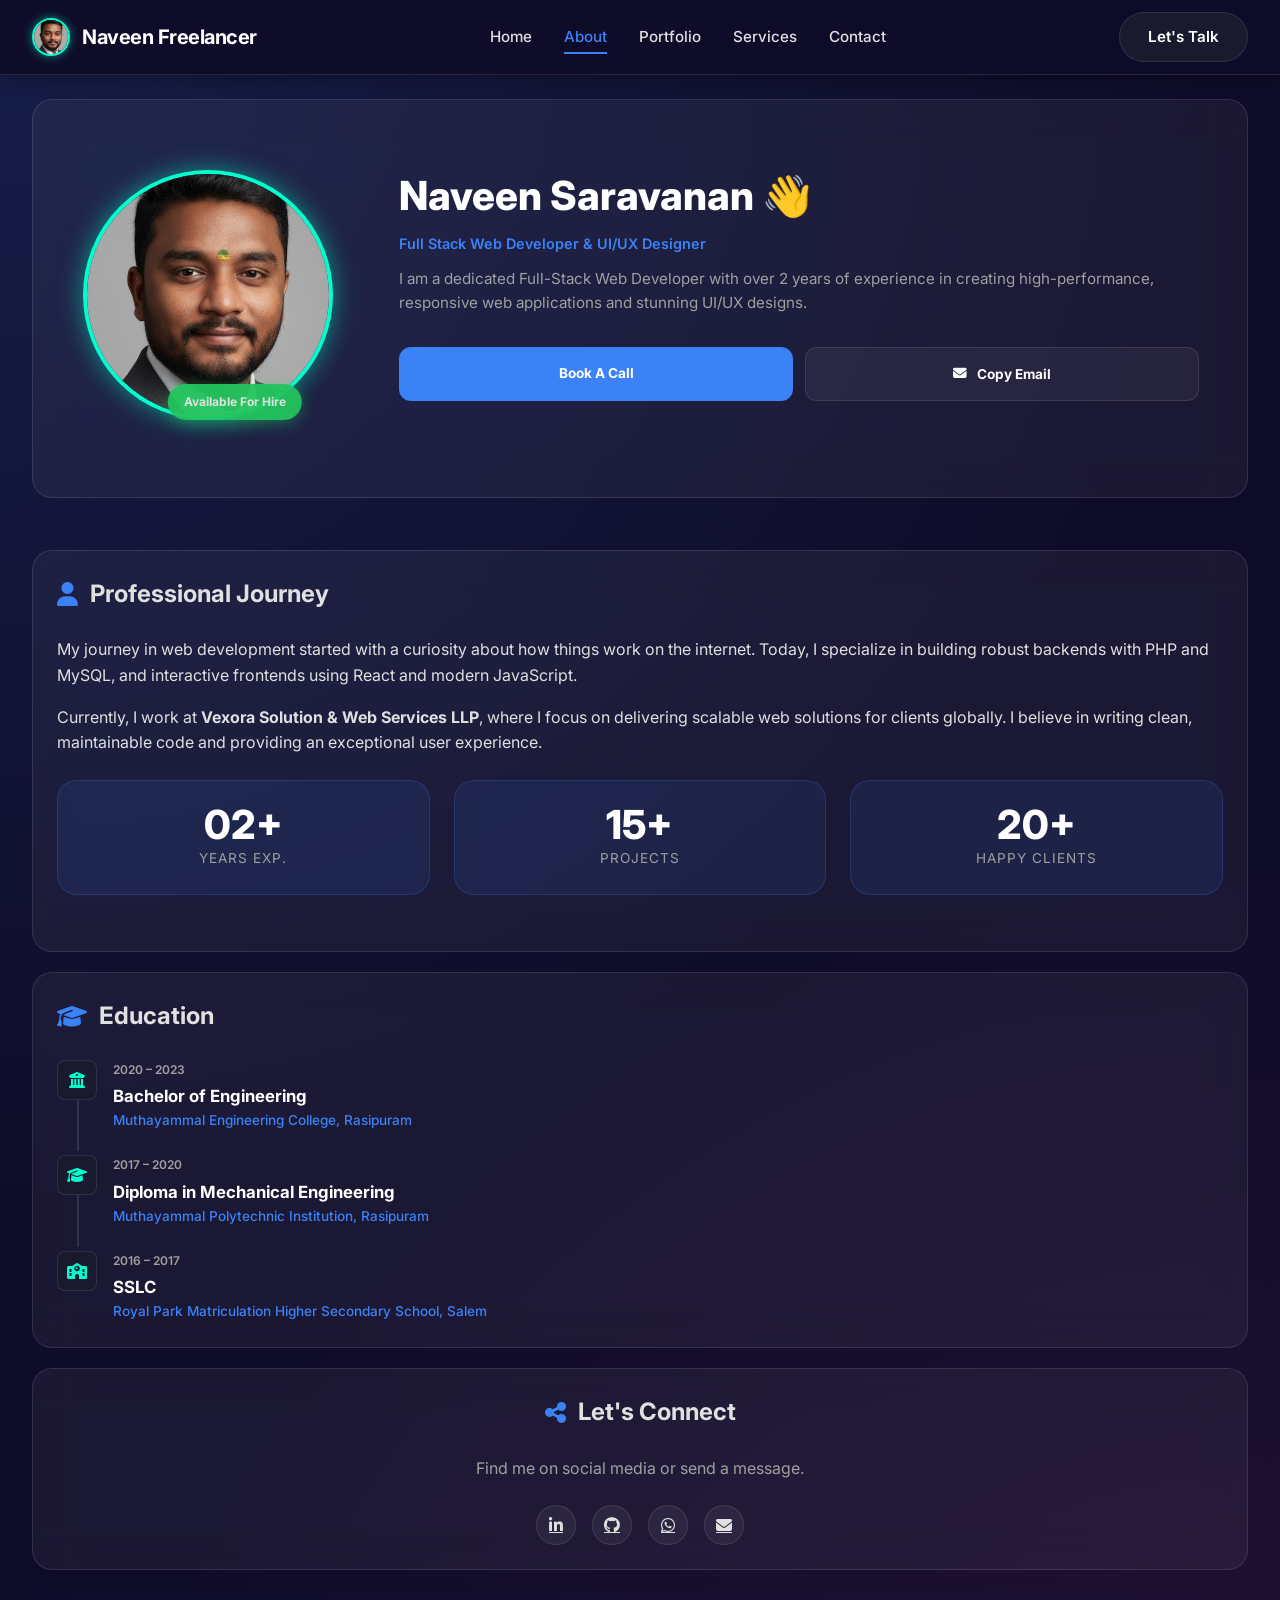
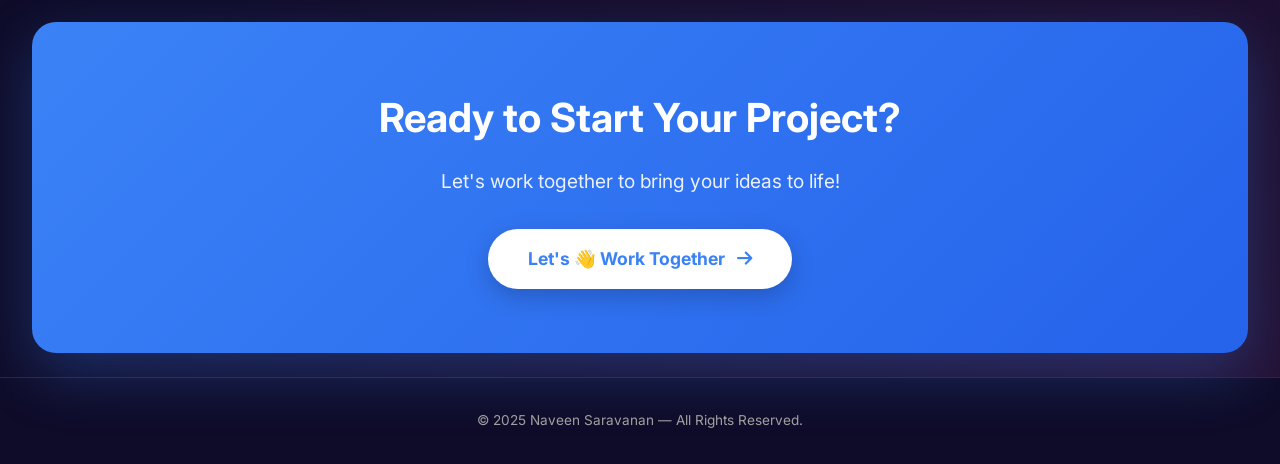
==== about.html @ f516f746 "Initial commit" ====
<!DOCTYPE html>
<html lang="en">

<head>
    <meta charset="UTF-8" />
    <meta name="viewport" content="width=device-width, initial-scale=1.0" />
    <meta name="description" content="About Naveen Saravanan — Full Stack Web Developer & UI/UX Designer">
    <title>About Me | Naveen S - Developer Portfolio</title>
    <link rel="icon" type="image/png" href="img/CVV.jpeg" />

    <!-- Google Fonts -->
    <link
        href="https://fonts.googleapis.com/css2?family=Inter:wght@300;400;500;600;700;800&family=Poppins:wght@300;400;500;600;700&display=swap"
        rel="stylesheet">
    <link rel="stylesheet" href="https://cdnjs.cloudflare.com/ajax/libs/font-awesome/6.5.0/css/all.min.css">
    <link rel="stylesheet" href="index.css">
    <link rel="stylesheet" href="responsive.css">
</head>

<body>

    <!-- PRELOADER -->
    <div id="preloader">
        <div class="loader-logo-wrapper">
            <div class="loader-circle"></div>
            <img src="img/naveen.jpg" alt="Naveen" class="loader-logo">
        </div>
        <div class="loader-text">Naveen Developer</div>
    </div>


    <!-- HEADER -->
    <header class="header">
        <div class="header-container">
            <a href="index.html" class="logo-section" style="text-decoration: none;">
                <img src="img/naveen.jpg" alt="Naveen" class="logo-img">
                <span class="logo-text">Naveen Freelancer</span>
            </a>
            <nav class="nav-menu">
                <a href="index.html">Home</a>
                <a href="about.html" class="active">About</a>
                <a href="portfolio.html">Portfolio</a>
                <a href="services.html">Services</a>
                <a href="contact.html">Contact</a>
            </nav>
            <a href="contact.html" class="cta-button">Let's Talk</a>
        </div>
    </header>

    <main class="bento-container">

        <!-- CENTERED PROFILE HERO -->
        <article class="bento-card profile-card full-width-hero hero-centered">
            <div class="profile-img-wrapper">
                <img src="img/naveen.jpg" alt="Naveen Saravanan" class="profile-main-img">
                <div class="availability-tag">
                    <span class="pulse-dot"></span> Available For Hire
                </div>
            </div>
            <div class="hero-text-content">
                <h1 class="profile-name">Naveen Saravanan 👋</h1>
                <p class="profile-headline">Full Stack Web Developer & UI/UX Designer</p>
                <p class="profile-bio" style="max-width: 800px;">
                    I am a dedicated Full-Stack Web Developer with over 2 years of experience in creating
                    high-performance, responsive web applications and stunning UI/UX designs.
                </p>
                <div class="profile-btns">
                    <a href="contact.html" class="btn btn-blue" style="padding: 1rem 2.5rem;">Book A Call</a>
                    <button class="btn btn-outline" id="copyEmailBtn" style="padding: 1rem 2.5rem;">
                        <i class="fas fa-envelope"></i> Copy Email
                    </button>
                </div>
            </div>
        </article>

        <!-- ABOUT TEXT SECTION -->
        <article class="bento-card about-text-card">
            <h2 class="card-title"><i class="fas fa-user"></i> Professional Journey</h2>
            <div class="about-content">
                <p style="margin-bottom: 1rem; color: var(--text-secondary);">
                    My journey in web development started with a curiosity about how things work on the internet.
                    Today, I specialize in building robust backends with PHP and MySQL, and interactive frontends using
                    React and modern JavaScript.
                </p>
                <p style="margin-bottom: 1.5rem; color: var(--text-secondary);">
                    Currently, I work at <strong>Vexora Solution & Web Services LLP</strong>, where I focus on
                    delivering
                    scalable web solutions for clients globally. I believe in writing clean, maintainable code and
                    providing
                    an exceptional user experience.
                </p>

                <div class="stats-grid">
                    <div class="stat-card">
                        <span class="stat-number">02+</span>
                        <span class="stat-label">Years Exp.</span>
                    </div>
                    <div class="stat-card">
                        <span class="stat-number">15+</span>
                        <span class="stat-label">Projects</span>
                    </div>
                    <div class="stat-card">
                        <span class="stat-number">20+</span>
                        <span class="stat-label">Happy Clients</span>
                    </div>
                </div>
            </div>
        </article>

        <!-- EDUCATION SECTION -->
        <article class="bento-card education-card">
            <h2 class="card-title"><i class="fas fa-graduation-cap"></i> Education</h2>
            <div class="exp-list">
                <div class="exp-item">
                    <div class="exp-icon"><i class="fas fa-university"></i></div>
                    <div class="exp-info">
                        <div class="exp-date">2020 – 2023</div>
                        <h3 class="exp-role">Bachelor of Engineering</h3>
                        <p class="exp-company">Muthayammal Engineering College, Rasipuram</p>
                    </div>
                </div>
                <div class="exp-item">
                    <div class="exp-icon"><i class="fas fa-graduation-cap"></i></div>
                    <div class="exp-info">
                        <div class="exp-date">2017 – 2020</div>
                        <h3 class="exp-role">Diploma in Mechanical Engineering</h3>
                        <p class="exp-company">Muthayammal Polytechnic Institution, Rasipuram</p>
                    </div>
                </div>
                <div class="exp-item">
                    <div class="exp-icon"><i class="fas fa-school"></i></div>
                    <div class="exp-info">
                        <div class="exp-date">2016 – 2017</div>
                        <h3 class="exp-role">SSLC</h3>
                        <p class="exp-company">Royal Park Matriculation Higher Secondary School, Salem</p>
                    </div>
                </div>
            </div>
        </article>

        <!-- CONNECT CARD -->
        <article class="bento-card connect-card" style="grid-column: span 12; text-align: center;">
            <h2 class="card-title" style="justify-content: center;"><i class="fas fa-share-alt"></i> Let's Connect</h2>
            <p style="margin-bottom: 1.5rem; color: var(--text-muted);">Find me on social media or send a message.</p>
            <div class="social-strip" style="border: none; padding: 0;">
                <a href="https://www.linkedin.com/in/naveen-s-4813ab291/" target="_blank"><i
                        class="fab fa-linkedin-in"></i></a>
                <a href="https://github.com/NaveenSaran19" target="_blank"><i class="fab fa-github"></i></a>
                <a href="https://wa.me/919087590967" target="_blank"><i class="fab fa-whatsapp"></i></a>
                <a href="mailto:naaveensaaran.01319@gmail.com"><i class="fas fa-envelope"></i></a>
            </div>
        </article>

        <!-- CTA SECTION -->
        <section class="cta-section">
            <div class="cta-content">
                <h2>Ready to Start Your Project?</h2>
                <p>Let's work together to bring your ideas to life!</p>
                <a href="contact.html" class="cta-btn">
                    <span>Let's 👋 Work Together</span>
                    <i class="fas fa-arrow-right"></i>
                </a>
            </div>
        </section>

    </main>

    <!-- FOOTER -->
    <footer>
        <p>© 2025 Naveen Saravanan — All Rights Reserved.</p>
    </footer>

    <script src="script.js"></script>
</body>

</html>
---- index.css ----
/* ===== HOME PAGE - BENTO GRID DESIGN ===== */

:root {
    --primary-blue: #3B82F6;
    --primary-blue-dark: #2563EB;
    --primary-blue-light: #60A5FA;
    --cyan: #00ffcc;
    --cyan-glow: rgba(0, 255, 204, 0.5);
    --dark-bg: #0f0c29;
    --dark-secondary: #1a1a2e;
    --dark-card: rgba(255, 255, 255, 0.05);
    --text-primary: #ffffff;
    --text-secondary: #e0e0e0;
    --text-muted: #a0a0a0;
    --border-color: rgba(255, 255, 255, 0.1);
    --gradient-bg: radial-gradient(circle at 0% 0%, rgba(59, 130, 246, 0.15) 0%, transparent 50%),
        radial-gradient(circle at 100% 100%, rgba(236, 72, 153, 0.1) 0%, transparent 50%),
        #0f0c29;
}

/* ===== PRELOADER ===== */
#preloader {
    position: fixed;
    top: 0;
    left: 0;
    width: 100%;
    height: 100%;
    background: #0f0c29;
    z-index: 9999;
    display: flex;
    flex-direction: column;
    justify-content: center;
    align-items: center;
    transition: opacity 0.5s ease, visibility 0.5s ease;
}

#preloader.fade-out {
    opacity: 0;
    visibility: hidden;
}

.loader-logo-wrapper {
    position: relative;
    width: 120px;
    height: 120px;
    display: flex;
    justify-content: center;
    align-items: center;
}

.loader-logo {
    width: 80px;
    height: 80px;
    border-radius: 50%;
    border: 3px solid var(--cyan);
    padding: 5px;
    box-shadow: 0 0 20px var(--cyan-glow);
    z-index: 2;
    animation: pulse-logo 2s infinite ease-in-out;
}

.loader-circle {
    position: absolute;
    width: 100%;
    height: 100%;
    border: 2px solid transparent;
    border-top-color: var(--primary-blue);
    border-bottom-color: var(--primary-blue);
    border-radius: 50%;
    animation: rotate-loader 1.5s linear infinite;
}

@keyframes rotate-loader {
    0% {
        transform: rotate(0deg);
    }

    100% {
        transform: rotate(360deg);
    }
}

@keyframes pulse-logo {

    0%,
    100% {
        transform: scale(1);
        opacity: 1;
    }

    50% {
        transform: scale(1.1);
        opacity: 0.8;
    }
}

.loader-text {
    margin-top: 2rem;
    color: var(--text-primary);
    font-size: 1.25rem;
    font-weight: 700;
    letter-spacing: 2px;
    text-transform: uppercase;
    background: linear-gradient(135deg, #ffffff, var(--cyan));
    -webkit-background-clip: text;
    -webkit-text-fill-color: transparent;
    animation: shimmer 2s infinite linear;
}

@keyframes shimmer {
    0% {
        background-position: -200% center;
    }

    100% {
        background-position: 200% center;
    }
}

.pulse-dot {
    width: 8px;
    height: 8px;
    background: #22c55e;
    border-radius: 50%;
    animation: pulse 2s infinite;
}

@keyframes pulse {

    0%,
    100% {
        opacity: 1;
    }

    50% {
        opacity: 0.5;
    }
}

* {
    margin: 0;
    padding: 0;
    box-sizing: border-box;
}

html,
body {
    overflow-x: hidden;
    width: 100%;
    position: relative;
}

body {
    font-family: 'Inter', 'Poppins', sans-serif;
    background: var(--gradient-bg);
    color: var(--text-secondary);
    line-height: 1.6;
    overflow-x: hidden;
}

/* ===== HEADER ===== */
.header {
    position: sticky;
    top: 0;
    background: rgba(15, 12, 41, 0.95);
    backdrop-filter: blur(20px);
    border-bottom: 1px solid var(--border-color);
    padding: 0.75rem 0;
    z-index: 700;
    box-shadow: 0 4px 20px rgba(0, 0, 0, 0.3);
}

.main-container {
    max-width: 1300px;
    margin: 0 auto;
    padding: 3rem 2rem;
    min-height: calc(100vh - 80px);
}

.header-container {
    max-width: 1300px;
    margin: 0 auto;
    padding: 0 2rem;
    display: flex;
    align-items: center;
    justify-content: space-between;
    gap: 2rem;
}

.logo-section {
    display: flex;
    align-items: center;
    gap: 0.75rem;
}

.logo-img {
    width: 38px;
    height: 38px;
    border-radius: 50%;
    object-fit: cover;
    border: 2px solid var(--cyan);
    box-shadow: 0 0 10px var(--cyan-glow);
}

.logo-text {
    font-size: 1.25rem;
    font-weight: 700;
    color: var(--text-primary);
    letter-spacing: -0.5px;
}

.nav-menu {
    display: flex;
    gap: 2rem;
    align-items: center;
}

.nav-menu a {
    color: var(--text-secondary);
    text-decoration: none;
    font-weight: 500;
    font-size: 0.95rem;
    transition: all 0.3s ease;
    position: relative;
}

.nav-menu a::after {
    content: '';
    position: absolute;
    bottom: -5px;
    left: 0;
    width: 0;
    height: 2px;
    background: var(--primary-blue);
    transition: width 0.3s ease;
}

.nav-menu a:hover,
.nav-menu a.active {
    color: var(--primary-blue);
}

.nav-menu a:hover::after,
.nav-menu a.active::after {
    width: 100%;
}

.cta-button {
    background: var(--dark-secondary);
    color: var(--text-primary);
    padding: 0.75rem 1.75rem;
    border-radius: 50px;
    text-decoration: none;
    font-weight: 600;
    font-size: 0.95rem;
    transition: all 0.3s ease;
    border: 1px solid var(--border-color);
}

.cta-button:hover {
    background: var(--primary-blue);
    border-color: var(--primary-blue);
    transform: translateY(-2px);
    box-shadow: 0 8px 25px rgba(59, 130, 246, 0.4);
}

/* ===== MAIN BENTO GRID ===== */
.bento-container {
    max-width: 1300px;
    margin: 1.5rem auto;
    padding: 0 2rem;
    display: grid;
    grid-template-columns: repeat(12, 1fr);
    grid-auto-rows: minmax(40px, auto);
    gap: 1.25rem;
}

.bento-card {
    background: rgba(255, 255, 255, 0.05);
    backdrop-filter: blur(20px);
    border: 1px solid var(--border-color);
    border-radius: 20px;
    padding: 1.5rem;
    transition: all 0.4s cubic-bezier(0.175, 0.885, 0.32, 1.275);
    overflow: hidden;
    position: relative;
    display: flex;
    flex-direction: column;
}

.bento-card:hover {
    border-color: var(--primary-blue);
    transform: translateY(-10px);
    box-shadow: 0 20px 40px rgba(0, 0, 0, 0.4), 0 0 20px rgba(59, 130, 246, 0.2);
}

/* Profile Card */
.profile-card {
    grid-column: span 12;
    /* Default to full width for internal pages */
    text-align: center;
}

.profile-card.sidebar {
    grid-column: span 4;
}

.full-width-hero {
    grid-column: span 12 !important;
    margin-bottom: 2rem;
}

.full-width-hero-content {
    display: flex;
    align-items: center;
    gap: 3rem;
    text-align: left;
    flex-wrap: wrap;
}

/* NEW: Side-by-Side Hero for "Plain" Pages */
.hero-centered {
    display: flex;
    flex-direction: row;
    align-items: center;
    text-align: left;
    gap: 4rem;
    padding: 4rem 3rem;
    justify-content: center;
}

.hero-centered .profile-img-wrapper {
    width: 250px;
    height: 250px;
    flex-shrink: 0;
}

.hero-centered .profile-name {
    font-size: 2.5rem;
}

.hero-centered .profile-btns {
    justify-content: flex-start;
}

.hero-centered .social-strip {
    justify-content: flex-start !important;
}

.profile-img-wrapper {
    position: relative;
    width: 100px;
    height: 100px;
    margin: 0 auto 0.5rem;
}

.profile-main-img {
    width: 100%;
    height: 100%;
    border-radius: 50%;
    object-fit: cover;
    border: 4px solid var(--cyan);
    box-shadow: 0 0 25px var(--cyan-glow);
}

.availability-tag {
    position: absolute;
    bottom: 0;
    left: 50%;
    transform: translateX(-30%);
    background: rgba(34, 197, 94, 0.95);
    padding: 0.5rem 1rem;
    border-radius: 50px;
    font-size: 0.75rem;
    font-weight: 700;
    white-space: nowrap;
    box-shadow: 0 4px 15px rgba(34, 197, 94, 0.4);
}

.profile-name {
    font-size: 1.5rem;
    font-weight: 800;
    margin-bottom: 0.2rem;
    color: var(--text-primary);
}

.profile-headline {
    font-size: 0.9rem;
    color: var(--primary-blue);
    font-weight: 600;
    margin-bottom: 0.75rem;
}

.profile-bio {
    font-size: 0.95rem;
    color: var(--text-muted);
    margin-bottom: 2rem;
    line-height: 1.6;
    max-width: 800px;
}

.profile-btns {
    display: grid;
    grid-template-columns: 1fr 1fr;
    gap: 0.75rem;
    margin-bottom: 2rem;
}

.btn {
    padding: 0.8rem 0.5rem;
    border-radius: 12px;
    font-weight: 700;
    font-size: 0.85rem;
    text-decoration: none;
    transition: 0.3s;
    cursor: pointer;
    border: none;
    font-family: inherit;
    display: flex;
    align-items: center;
    justify-content: center;
    gap: 0.6rem;
}

.btn-blue {
    background: var(--primary-blue);
    color: white;
}

.btn-blue:hover {
    background: var(--primary-blue-dark);
}

.btn-outline {
    background: rgba(255, 255, 255, 0.05);
    color: var(--text-primary);
    border: 1px solid var(--border-color);
}

.btn-outline:hover {
    background: rgba(255, 255, 255, 0.1);
    border-color: var(--primary-blue);
}

.social-strip {
    display: flex;
    justify-content: center;
    gap: 1rem;
    padding-top: 1.5rem;
    border-top: 1px solid var(--border-color);
}

.social-strip a {
    width: 40px;
    height: 40px;
    border-radius: 50%;
    background: rgba(255, 255, 255, 0.05);
    display: flex;
    align-items: center;
    justify-content: center;
    color: var(--text-secondary);
    transition: 0.3s;
    border: 1px solid var(--border-color);
}

.social-strip a:hover {
    background: var(--primary-blue);
    color: white;
    transform: translateY(-3px);
    box-shadow: 0 5px 15px rgba(59, 130, 246, 0.4);
}

/* Experience Card */
.experience-card {
    grid-column: span 5;
    min-height: 420px;
    padding: 2rem;
}

.card-title {
    font-size: 1.5rem;
    font-weight: 700;
    margin-bottom: 1.5rem;
    display: flex;
    align-items: center;
    gap: 0.75rem;
}

.card-title i {
    color: var(--primary-blue);
}

.exp-list {
    display: flex;
    flex-direction: column;
    gap: 1.5rem;
}

.exp-item {
    display: flex;
    gap: 1rem;
    position: relative;
}

.exp-item::before {
    content: '';
    position: absolute;
    left: 20px;
    top: 40px;
    bottom: -20px;
    width: 2px;
    background: var(--border-color);
}

.exp-item:last-child::before {
    display: none;
}

.exp-icon {
    width: 40px;
    height: 40px;
    background: var(--dark-secondary);
    border: 1px solid var(--border-color);
    border-radius: 8px;
    display: flex;
    align-items: center;
    justify-content: center;
    color: var(--cyan);
    flex-shrink: 0;
    z-index: 1;
}

.exp-info {
    flex-grow: 1;
}

.exp-date {
    font-size: 0.75rem;
    font-weight: 600;
    color: var(--text-muted);
    margin-bottom: 0.25rem;
}

.exp-role {
    font-size: 1.05rem;
    font-weight: 700;
    color: var(--text-primary);
}

.exp-company {
    font-size: 0.85rem;
    color: var(--primary-blue);
    font-weight: 500;
}

/* Expert Area (Skills) Card */
.skills-card {
    grid-column: span 7;
    min-height: 420px;
    padding: 2rem;
}

.skills-grid {
    display: grid;
    grid-template-columns: repeat(2, 1fr);
    gap: 1rem;
}

.skill-box {
    background: rgba(255, 255, 255, 0.03);
    padding: 1rem;
    border-radius: 16px;
    text-align: center;
    border: 1px solid var(--border-color);
    transition: 0.3s;
}

.skill-box:hover {
    background: rgba(59, 130, 246, 0.1);
    border-color: var(--primary-blue);
    transform: scale(1.05);
}

.skill-box i {
    font-size: 1.75rem;
    color: var(--primary-blue);
    margin-bottom: 0.5rem;
    display: block;
}

.skill-box span {
    font-size: 0.75rem;
    font-weight: 600;
    color: var(--text-primary);
}

/* Recent Projects Card */
.projects-card {
    grid-column: span 8;
    min-height: 420px;
    padding: 2rem;
}

.projects-header {
    display: flex;
    justify-content: space-between;
    align-items: center;
    margin-bottom: 1.5rem;
}

.view-all {
    color: var(--primary-blue);
    text-decoration: none;
    font-size: 0.85rem;
    font-weight: 600;
}

.projects-mini-grid {
    display: grid;
    grid-template-columns: repeat(2, 1fr);
    gap: 1rem;
}

.mini-project-item {
    background: rgba(255, 255, 255, 0.03);
    border-radius: 16px;
    padding: 1rem;
    display: flex;
    align-items: center;
    gap: 1rem;
    border: 1px solid var(--border-color);
    transition: 0.3s;
    text-decoration: none;
}

.mini-project-item:hover {
    background: rgba(0, 255, 204, 0.05);
    border-color: var(--cyan);
}

.project-icon-box {
    width: 60px;
    height: 60px;
    background: var(--dark-secondary);
    border-radius: 14px;
    display: flex;
    align-items: center;
    justify-content: center;
    color: var(--cyan);
    font-size: 1.5rem;
    flex-shrink: 0;
}

.project-text h4 {
    font-size: 0.95rem;
    color: var(--text-primary);
    margin-bottom: 0.2rem;
}

.project-text p {
    font-size: 0.75rem;
    color: var(--text-muted);
}

/* Statistics Bar */
.stats-bar {
    grid-column: span 12;
    display: flex;
    justify-content: space-around;
    background: rgba(59, 130, 246, 0.1) !important;
    padding: 2.5rem 2rem;
    margin-top: 0;
}

.stats-bar:hover {
    transform: translateY(-5px) !important;
}

.stat-item {
    text-align: center;
}

.stat-number {
    font-size: 2.5rem;
    font-weight: 800;
    color: var(--text-primary);
    display: block;
    line-height: 1;
}

.stat-label {
    font-size: 0.85rem;
    color: var(--text-muted);
    text-transform: uppercase;
    letter-spacing: 1px;
}

/* ===== SHARED SUBPAGE STYLES ===== */

/* About Page Specifics */
.about-text-card {
    grid-column: span 12;
}

.education-card {
    grid-column: span 12;
}

.stats-grid {
    display: grid;
    grid-template-columns: repeat(3, 1fr);
    gap: 1.5rem;
    margin-bottom: 2rem;
}

.stat-card {
    background: rgba(59, 130, 246, 0.1);
    padding: 1.5rem;
    border-radius: 20px;
    text-align: center;
    border: 1px solid rgba(59, 130, 246, 0.2);
}

/* Portfolio Page Grid */
.portfolio-grid {
    grid-column: span 12;
    display: grid;
    grid-template-columns: repeat(3, 1fr);
    gap: 1.5rem;
}

/* Vertical Project List for "Plain" Pages */
.projects-vertical-list {
    grid-column: span 12;
    display: flex;
    flex-direction: column;
    gap: 2rem;
}

.projects-vertical-list .project-item-card {
    display: grid;
    grid-template-columns: 1fr 1.5fr;
    min-height: 300px;
}

@media (max-width: 900px) {
    .projects-vertical-list .project-item-card {
        grid-template-columns: 1fr;
    }
}

.portfolio-grid {
    display: grid;
    grid-template-columns: repeat(3, 1fr);
    gap: 2rem;
}

.portfolio-grid.sidebar {
    grid-column: span 8;
    grid-template-columns: repeat(2, 1fr);
}

.project-item-card {
    background: rgba(255, 255, 255, 0.03);
    border: 1px solid var(--border-color);
    border-radius: 24px;
    overflow: hidden;
    transition: 0.4s;
    text-decoration: none;
    display: flex;
    flex-direction: column;
}

.project-item-card:hover {
    transform: translateY(-10px);
    border-color: var(--primary-blue);
    box-shadow: 0 20px 40px rgba(0, 0, 0, 0.4);
}

.project-img-container {
    width: 100%;
    height: 220px;
    background: #1a1a2e;
    overflow: hidden;
    position: relative;
}

.project-img-container img {
    width: 100%;
    height: 100%;
    object-fit: cover;
    transition: 0.5s;
}

.project-item-card:hover .project-img-container img {
    transform: scale(1.1);
}

.project-content {
    padding: 1.5rem;
}

.project-tag {
    font-size: 0.7rem;
    text-transform: uppercase;
    letter-spacing: 1px;
    color: var(--primary-blue);
    font-weight: 700;
    margin-bottom: 0.5rem;
    display: block;
}

.project-name {
    font-size: 1.25rem;
    color: var(--text-primary);
    font-weight: 700;
    margin-bottom: 0.5rem;
}

.project-desc {
    font-size: 0.85rem;
    color: var(--text-muted);
    line-height: 1.5;
}

/* Contact Page Form */
.contact-form-card {
    grid-column: span 8;
    grid-row: span 6;
}

.contact-info-card {
    grid-column: span 8;
    grid-row: span 4;
}

.form-group {
    margin-bottom: 1.5rem;
}

.form-group label {
    display: block;
    margin-bottom: 0.5rem;
    font-size: 0.9rem;
    font-weight: 600;
    color: var(--text-primary);
}

.form-control {
    width: 100%;
    background: rgba(255, 255, 255, 0.05);
    border: 1px solid var(--border-color);
    border-radius: 12px;
    padding: 1rem;
    color: var(--text-primary);
    font-family: inherit;
    transition: 0.3s;
}

.form-control:focus {
    outline: none;
    border-color: var(--primary-blue);
    background: rgba(255, 255, 255, 0.1);
    box-shadow: 0 0 15px rgba(59, 130, 246, 0.2);
}

.form-row {
    display: grid;
    grid-template-columns: 1fr 1fr;
    gap: 1rem;
}

.contact-details {
    display: grid;
    grid-template-columns: repeat(3, 1fr);
    gap: 1.5rem;
    margin-top: 1.5rem;
}

.detail-item {
    display: flex;
    align-items: center;
    gap: 1.25rem;
    background: rgba(255, 255, 255, 0.03);
    padding: 1.25rem;
    border-radius: 16px;
    border: 1px solid var(--border-color);
    transition: 0.3s ease;
}

.detail-item:hover {
    background: rgba(59, 130, 246, 0.08);
    border-color: var(--primary-blue);
    transform: translateX(10px);
}

.detail-icon {
    width: 50px;
    height: 50px;
    background: rgba(59, 130, 246, 0.1);
    border-radius: 12px;
    display: flex;
    align-items: center;
    justify-content: center;
    color: var(--primary-blue);
    font-size: 1.25rem;
    border: 1px solid rgba(59, 130, 246, 0.2);
    flex-shrink: 0;
    transition: 0.3s ease;
}

.detail-item:hover .detail-icon {
    background: var(--primary-blue);
    color: white;
}

.detail-text h4 {
    font-size: 0.85rem;
    color: var(--text-muted);
    margin-bottom: 0.2rem;
    text-transform: uppercase;
    letter-spacing: 1px;
}

.detail-text p {
    font-size: 1rem;
    color: var(--text-primary);
    font-weight: 600;
    word-break: break-word;
}

.detail-text a {
    color: var(--text-primary);
    text-decoration: none;
    transition: 0.3s;
    word-break: break-all;
}

.detail-text a:hover {
    color: var(--primary-blue);
}

.stats-inline-card {
    grid-column: span 4;
    min-height: 420px;
    padding: 2rem;
}

@media (max-width: 768px) {
    body {
        overflow-x: hidden;
    }

    .profile-card,
    .experience-card,
    .skills-card,
    .projects-card,
    .about-text-card,
    .education-card,
    .portfolio-grid,
    .contact-form-card,
    .contact-info-card,
    .stats-inline-card,
    .services-main-card,
    .faq-card,
    .cta-card,
    .cta-section {
        grid-column: span 1 !important;
        grid-row: auto !important;
        padding: 1.5rem 1rem !important;
        width: 100% !important;
        min-height: auto !important;
    }
}

/* Footer Marquee */
.footer-marquee {
    background: var(--dark-secondary);
    border-top: 1px solid var(--border-color);
    padding: 1.5rem 0;
    overflow: hidden;
}

.marquee-inner {
    display: flex;
    gap: 3rem;
    animation: marquee 30s linear infinite;
    white-space: nowrap;
}

.marquee-inner span {
    font-size: 1.5rem;
    font-weight: 800;
    color: rgba(255, 255, 255, 0.1);
    text-transform: uppercase;
}

@keyframes marquee {
    0% {
        transform: translateX(0);
    }

    100% {
        transform: translateX(-50%);
    }
}

footer {
    text-align: center;
    padding: 2rem;
    background: var(--dark-bg);
    color: var(--text-muted);
    font-size: 0.85rem;
    border-top: 1px solid var(--border-color);
}

/* Global CTA Section */
.cta-section {
    grid-column: span 12;
    background: linear-gradient(135deg, var(--primary-blue), var(--primary-blue-dark));
    border-radius: 24px;
    padding: 4rem 3rem;
    text-align: center;
    margin-top: 2rem;
    box-shadow: 0 20px 60px rgba(59, 130, 246, 0.3);
}

.cta-content h2 {
    font-size: 2.5rem;
    font-weight: 700;
    color: white;
    margin-bottom: 1rem;
}

.cta-content p {
    font-size: 1.2rem;
    color: rgba(255, 255, 255, 0.9);
    margin-bottom: 2rem;
}

.cta-btn {
    display: inline-flex;
    align-items: center;
    gap: 0.75rem;
    background: white;
    color: var(--primary-blue);
    padding: 1rem 2.5rem;
    border-radius: 50px;
    font-weight: 700;
    font-size: 1.1rem;
    text-decoration: none;
    transition: all 0.3s ease;
    box-shadow: 0 8px 25px rgba(0, 0, 0, 0.2);
}

.cta-btn:hover {
    transform: translateY(-3px);
    box-shadow: 0 12px 35px rgba(0, 0, 0, 0.3);
}

.cta-btn i {
    transition: transform 0.3s ease;
}

.cta-btn:hover i {
    transform: translateX(5px);
}

/* Responsive styles moved to responsive.css */
---- responsive.css ----
/* ===== UNIVERSAL MOBILE RESPONSIVE STYLES (CONTACT-PAGE LOGIC) ===== */

/* Prevent Horizontal Scroll Globally */
html,
body {
    overflow-x: hidden;
    width: 100%;
    position: relative;
    -webkit-overflow-scrolling: touch;
}

/* Standard Mobile (768px and below) */
@media (max-width: 768px) {
    .header {
        padding: 0.5rem 0;
    }

    .header-container {
        padding: 0 1.25rem;
    }

    /* Force Bento Container to Single Column Stack */
    .bento-container {
        display: flex !important;
        flex-direction: column !important;
        grid-template-columns: 1fr !important;
        margin: 1rem auto;
        padding: 0 1rem;
        gap: 1rem;
        width: 100% !important;
        max-width: 100vw !important;
    }

    /* Universal Card Stacking - Mimicking Contact Page Blocks */
    .bento-card,
    .profile-card,
    .experience-card,
    .skills-card,
    .projects-card,
    .about-text-card,
    .education-card,
    .portfolio-grid,
    .contact-form-card,
    .contact-info-card,
    .stats-inline-card,
    .services-main-card,
    .faq-card,
    .cta-section {
        grid-column: span 1 !important;
        grid-row: auto !important;
        padding: 1.5rem 1rem !important;
        width: 100% !important;
        min-height: auto !important;
        border-radius: 20px !important;
        box-shadow: 0 4px 15px rgba(0, 0, 0, 0.1) !important;
    }

    /* Centered Hero Alignment (Contact Page Style) */
    .hero-centered {
        flex-direction: column !important;
        align-items: center !important;
        text-align: center !important;
        gap: 1.5rem !important;
        padding: 3rem 1rem !important;
    }

    .profile-img-wrapper {
        width: 130px !important;
        height: 130px !important;
        margin: 0 auto 1rem !important;
    }

    .profile-name {
        font-size: 1.75rem !important;
    }

    .profile-bio {
        font-size: 1rem !important;
        max-width: 100% !important;
        margin: 0 auto !important;
    }

    .profile-btns {
        flex-direction: column !important;
        width: 100% !important;
        gap: 1rem !important;
    }

    .btn {
        width: 100% !important;
        justify-content: center !important;
    }

    /* Grid Stacking for Inner Components */
    .stats-grid,
    .skills-grid,
    .projects-mini-grid,
    .form-row,
    .contact-details,
    .services-grid,
    .portfolio-grid {
        grid-template-columns: 1fr !important;
        display: flex !important;
        flex-direction: column !important;
        gap: 1rem !important;
        width: 100% !important;
    }

    /* FAQ Mobile Adjustments */
    .faq-question {
        padding: 1.25rem 1rem !important;
        font-size: 1rem !important;
    }

    /* Project Item Adjustments */
    .project-item-card {
        width: 100% !important;
    }

    .project-img-container {
        height: 200px !important;
    }

    /* Hide Desktop-only Elements */
    .cta-button {
        display: none !important;
    }
}

/* Extra Small Mobile (480px and below) */
@media (max-width: 480px) {
    .logo-text {
        display: none;
    }

    .profile-name {
        font-size: 1.5rem !important;
    }

    .cta-content h2 {
        font-size: 1.8rem !important;
    }
}
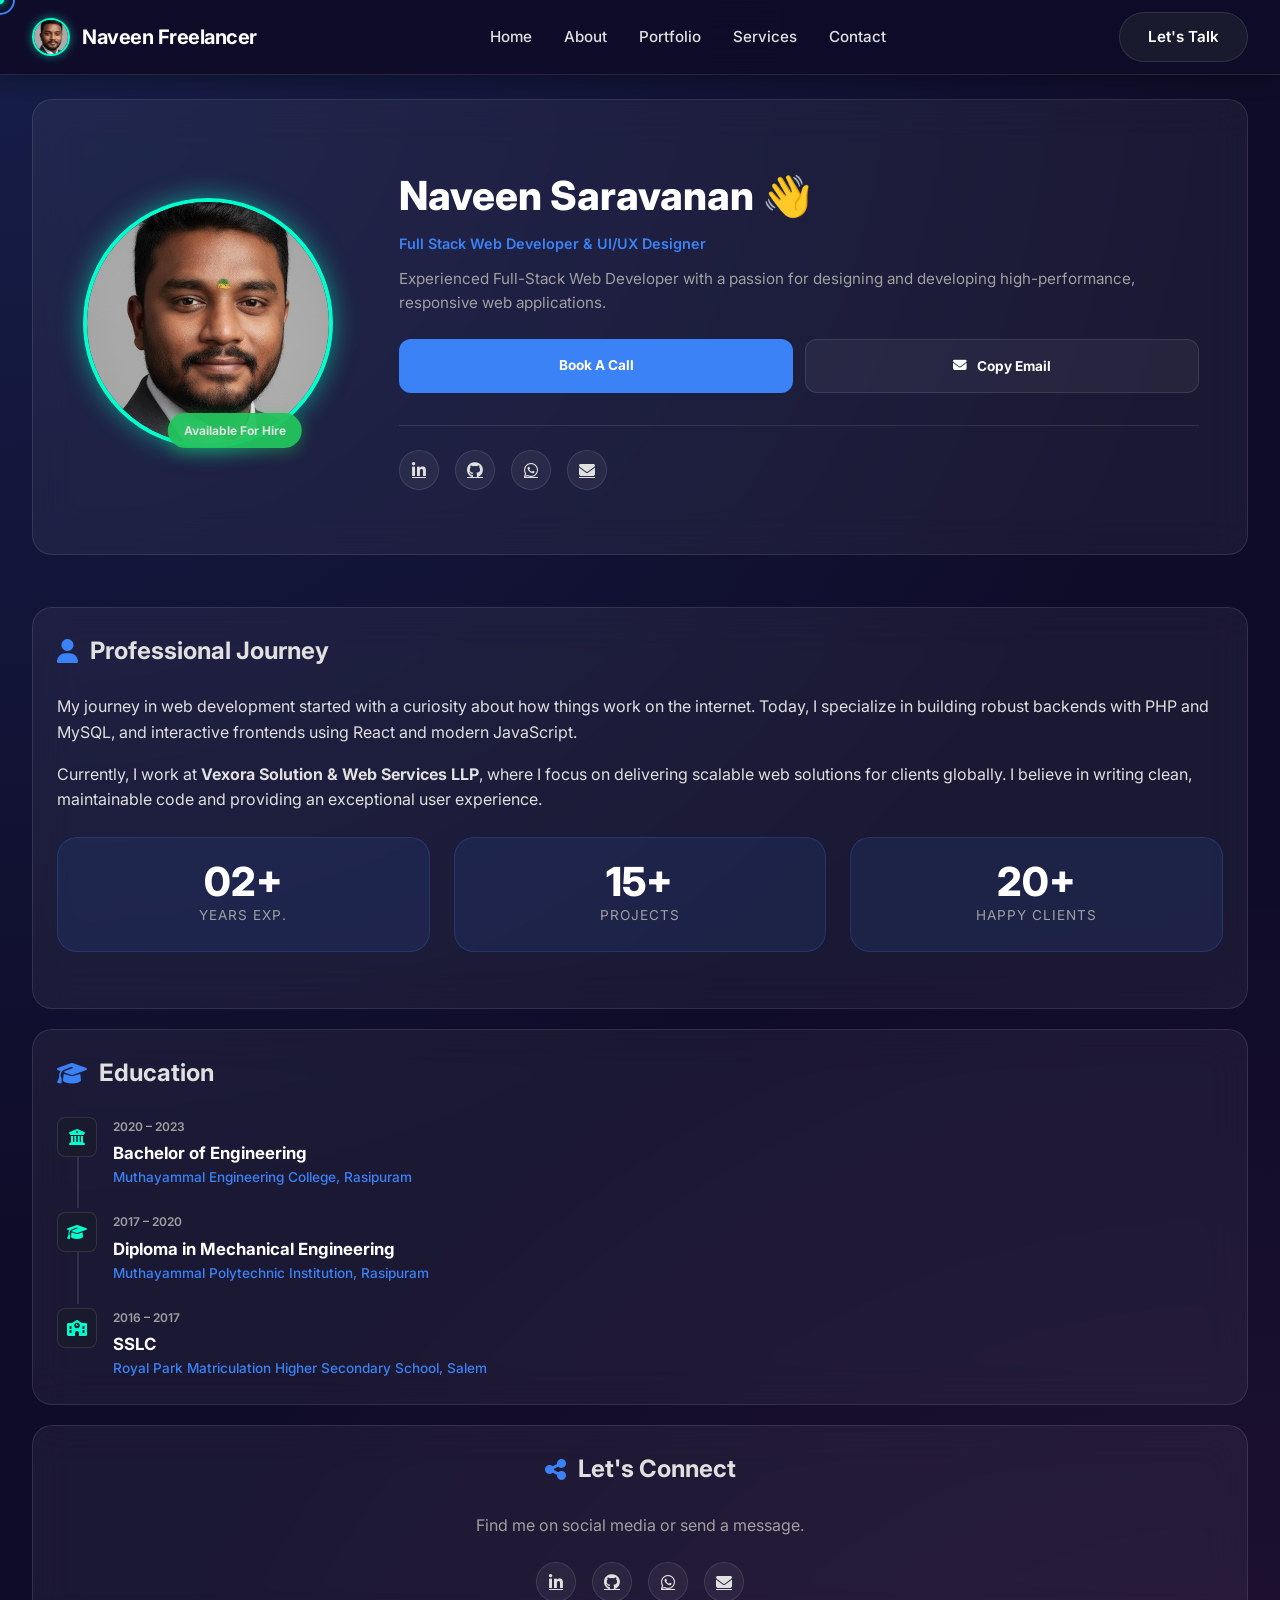
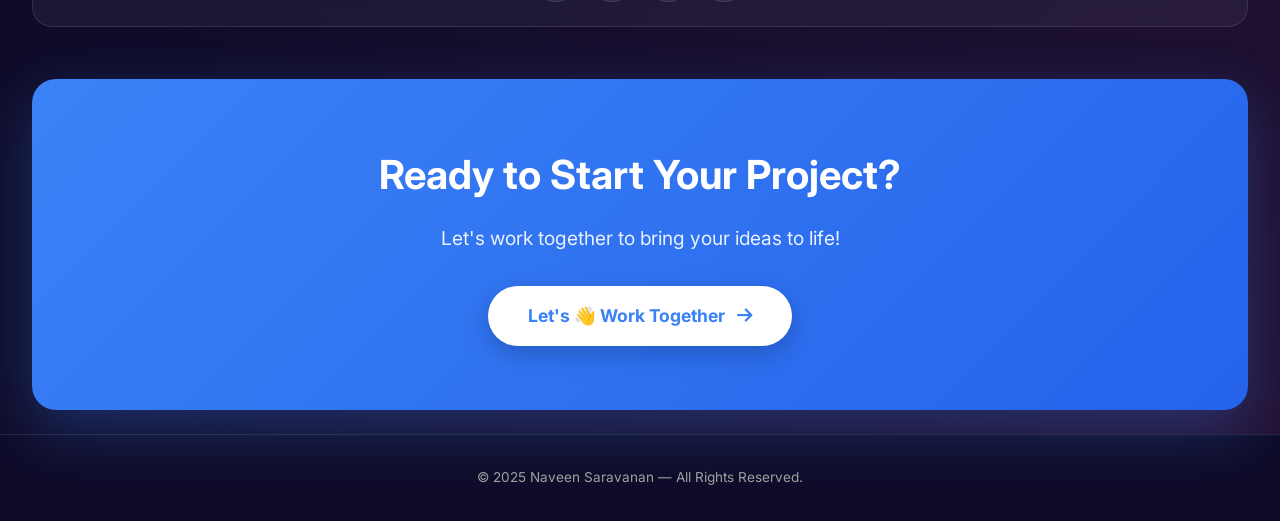
==== commit 28d55eb9: "Enhance Portfolio: Premium AI images, custom cursor with gift paper effect, clean URLs via .htaccess" ====
--- a/about.html
+++ b/about.html
@@ -32,18 +32,18 @@
     <!-- HEADER -->
     <header class="header">
         <div class="header-container">
-            <a href="index.html" class="logo-section" style="text-decoration: none;">
+            <a href="index" class="logo-section" style="text-decoration: none;">
                 <img src="img/naveen.jpg" alt="Naveen" class="logo-img">
                 <span class="logo-text">Naveen Freelancer</span>
             </a>
             <nav class="nav-menu">
-                <a href="index.html">Home</a>
-                <a href="about.html" class="active">About</a>
-                <a href="portfolio.html">Portfolio</a>
-                <a href="services.html">Services</a>
-                <a href="contact.html">Contact</a>
+                <a href="index">Home</a>
+                <a href="about" class="active">About</a>
+                <a href="portfolio">Portfolio</a>
+                <a href="services">Services</a>
+                <a href="contact">Contact</a>
             </nav>
-            <a href="contact.html" class="cta-button">Let's Talk</a>
+            <a href="contact" class="cta-button">Let's Talk</a>
         </div>
     </header>
 
@@ -60,15 +60,23 @@
             <div class="hero-text-content">
                 <h1 class="profile-name">Naveen Saravanan 👋</h1>
                 <p class="profile-headline">Full Stack Web Developer & UI/UX Designer</p>
-                <p class="profile-bio" style="max-width: 800px;">
-                    I am a dedicated Full-Stack Web Developer with over 2 years of experience in creating
-                    high-performance, responsive web applications and stunning UI/UX designs.
+                <p class="profile-bio" style="max-width: 800px; margin: 0 auto 1.5rem auto;">
+                    Experienced Full-Stack Web Developer with a passion for designing and developing
+                    high-performance, responsive web applications.
                 </p>
                 <div class="profile-btns">
                     <a href="contact.html" class="btn btn-blue" style="padding: 1rem 2.5rem;">Book A Call</a>
                     <button class="btn btn-outline" id="copyEmailBtn" style="padding: 1rem 2.5rem;">
                         <i class="fas fa-envelope"></i> Copy Email
                     </button>
+                </div>
+                <div class="social-strip"
+                    style="border-top: 1px solid var(--border-color); padding-top: 1.5rem; margin-top: 2rem;">
+                    <a href="https://www.linkedin.com/in/naveen-s-4813ab291/" target="_blank"><i
+                            class="fab fa-linkedin-in"></i></a>
+                    <a href="https://github.com/NaveenSaran19" target="_blank"><i class="fab fa-github"></i></a>
+                    <a href="https://wa.me/919087590967" target="_blank"><i class="fab fa-whatsapp"></i></a>
+                    <a href="mailto:naaveensaaran.01319@gmail.com"><i class="fas fa-envelope"></i></a>
                 </div>
             </div>
         </article>
@@ -156,7 +164,7 @@
             <div class="cta-content">
                 <h2>Ready to Start Your Project?</h2>
                 <p>Let's work together to bring your ideas to life!</p>
-                <a href="contact.html" class="cta-btn">
+                <a href="contact" class="cta-btn">
                     <span>Let's 👋 Work Together</span>
                     <i class="fas fa-arrow-right"></i>
                 </a>
--- a/index.css
+++ b/index.css
@@ -156,6 +156,66 @@
     color: var(--text-secondary);
     line-height: 1.6;
     overflow-x: hidden;
+    cursor: none;
+    /* Hide default cursor */
+}
+
+/* Custom Cursor */
+.custom-cursor {
+    width: 8px;
+    height: 8px;
+    background: var(--cyan);
+    border-radius: 50%;
+    position: fixed;
+    pointer-events: none;
+    z-index: 10000;
+    transition: transform 0.1s ease;
+    box-shadow: 0 0 10px var(--cyan);
+}
+
+.cursor-follower {
+    width: 30px;
+    height: 30px;
+    border: 2px solid var(--primary-blue);
+    border-radius: 50%;
+    position: fixed;
+    pointer-events: none;
+    z-index: 9999;
+    transition: transform 0.15s ease-out;
+}
+
+/* Confetti Particle */
+.confetti-particle {
+    position: fixed;
+    pointer-events: none;
+    z-index: 9998;
+    border-radius: 2px;
+    animation: confetti-fall 1s ease-out forwards;
+}
+
+@keyframes confetti-fall {
+    0% {
+        transform: translate(0, 0) rotate(0deg);
+        opacity: 1;
+    }
+
+    100% {
+        transform: translate(var(--x), var(--y)) rotate(var(--r));
+        opacity: 0;
+    }
+}
+
+/* Disable custom cursor on mobile */
+@media (max-width: 768px) {
+
+    .custom-cursor,
+    .cursor-follower {
+        display: none !important;
+    }
+
+    body {
+        cursor: auto !important;
+    }
 }
 
 /* ===== HEADER ===== */
